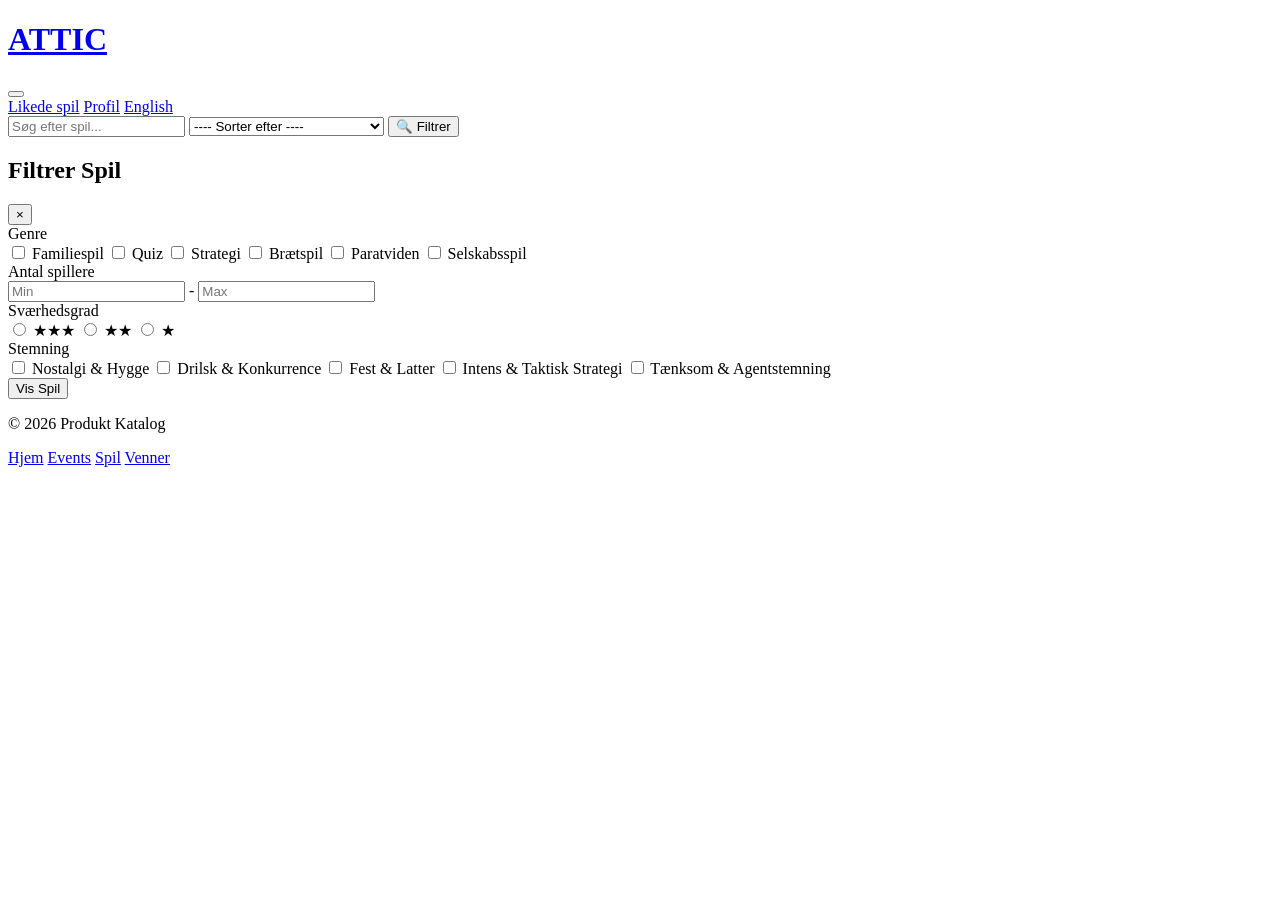
==== html/index.html @ 407c6fb6 "organizing files" ====
<!DOCTYPE html>
<html lang="da">

<head>
    <meta charset="UTF-8">
    <meta name="viewport" content="width=device-width, initial-scale=1.0">
    <title>Produkt Søgning</title>
    <link rel="stylesheet" href="style.css">
    <link rel="stylesheet" href="https://cdnjs.cloudflare.com/ajax/libs/font-awesome/7.3.1/css/all.min.css" integrity="sha512-QeR2VH+lsBE5LSAe1Q5EnTBbe7XTBubt8dG93Y7gidSgdMCr8nVqKcfKAMyN96SV8KDbZVTDXChatu5G2KQGzg==" crossorigin="anonymous" referrerpolicy="no-referrer">
</head>

<!---Category ændret til Genre. Pris interval ændret til antal spillere.  Vurdering ændret til sværhedsgrad.  Farve ændret til stemning-->
<body>
    <div class="container">
       <header>
        <h1><a href="index.html" class="title">ATTIC</a></h1>
        <div class="dropdown">
            <button class="dropbtn"><i class="fa-solid fa-bars"></i></button>
            <div class="dropdown-content">
                <a href="Forside.html"><i class="fa-regular fa-heart"></i>Likede spil</a>
                <a href="profile.html"><i class="fa-regular fa-user"></i>Profil</a>
                <a href="english.html"><i class="fa-solid fa-language"></i>English</a>
            </div> 
           </header>
        <main>
            <div class="search-container">
                <input type="search" id="search-input" placeholder="Søg efter spil..." class="search-input">

                <select id="predefined-search" class="predefined-select">
                    <option value="">---- Sorter efter ----</option>
                    <option value="svaerhedsgrad nem">Sværhedsgrad (nem til svær)</option>
                     <option value="svaerhedsgrad svaer">Sværhedsgrad (svær til nem)</option>
                    <option value="pris-stigende">Spillere: Lav til høj</option>
                    <option value="pris-faldende">Spillere: Høj til lav</option>
                </select>

                <button id="filter-toggle" class="filter-button">
                    <span>🔍 Filtrer</span>
                </button>
            </div>

            <div id="filter-panel" class="filter-panel">
                <div class="filter-header">
                    <h2>Filtrer Spil</h2>
                    <button id="close-filter" class="close-button">&times;</button>
                </div>

                <div class="filter-content">
                    <div class="filter-group">
                        <label class="filter-label">Genre</label>
                        <div class="checkbox-group">
                            <label class="checkbox-label">
                                <input type="checkbox" name="category" value="Familiespil"> Familiespil
                            </label>
                            <label class="checkbox-label">
                                <input type="checkbox" name="category" value="Quizspil"> Quiz
                            </label>
                            <label class="checkbox-label">
                                <input type="checkbox" name="category" value="Strategi"> Strategi
                            </label>
                            <label class="checkbox-label">
                                <input type="checkbox" name="category" value="Brætspil"> Brætspil
                            </label>
                             <label class="checkbox-label">
                                <input type="checkbox" name="category" value="Paratviden"> Paratviden
                            </label>
                             <label class="checkbox-label">
                                <input type="checkbox" name="category" value="Selskabsspil"> Selskabsspil
                            </label>
                        </div>
                    </div>

                    <div class="filter-group">
                        <label class="filter-label">Antal spillere</label>
                        <div class="players-range">
                            <input type="number" id="min-players" placeholder="Min" class="players-input">
                            <span class="players-separator">-</span>
                            <input type="number" id="max-players" placeholder="Max" class="players-input">
                        </div>
                    </div>

                    <div class="filter-group">
                        <label class="filter-label">Sværhedsgrad</label>
                        <div class="rating-group">
                            <!-- <label class="rating-label">
                                <input type="radio" name="rating" value="5"> ★★★★★
                            </label>
                            <label class="rating-label">
                                <input type="radio" name="rating" value="4"> ★★★★
                            </label> -->
                            <label class="rating-label">
                                <input type="radio" name="rating" value="3"> ★★★
                            </label>
                            <label class="rating-label">
                                <input type="radio" name="rating" value="2"> ★★
                            </label>
                            <label class="rating-label">
                                <input type="radio" name="rating" value="1"> ★
                            </label>
                        </div>
                    </div>

                    <div class="filter-group">
                        <label class="filter-label">Stemning</label>
                        <div class="Stemning-group">
                            <label class="Stemning-label">
                                <input type="checkbox" name="stemning" value="Nostalgi & Hygge"> Nostalgi & Hygge 
                            </label>
                            <label class="Stemning-label">
                                <input type="checkbox" name="stemning" value="Drilsk & Konkurrence"> Drilsk & Konkurrence
                            </label>
                            <label class="Stemning-label">
                                <input type="checkbox" name="stemning" value="Fest & Latter"> Fest & Latter
                            </label>
                            <label class="Stemning-label">
                                <input type="checkbox" name="stemning" value="Intens & Taktisk Strategi"> Intens & Taktisk Strategi
                            </label>
                            <label class="Stemning-label">
                                <input type="checkbox" name="stemning" value="Tænksom & Agentstemning"> Tænksom & Agentstemning
                            </label>
                        </div>
                    </div>
                </div>

                <div class="filter-footer">
                    <button id="apply-filters" class="apply-button">Vis Spil</button>
                </div>
            </div>

            <div id="products-container" class="products-container">
            </div>
        </main>

        <footer>
            <p>&copy; 2026 Produkt Katalog</p>
        </footer>
    </div>

    <dialog id="product-dialog">
        <article class="dialog-content">
            <img id="dialog-image" src="" alt="" class="product-image">
            <h2 id="dialog-title"></h2>
            <p id="dialog-description"></p>
            <div class="product-meta">
                <span id="dialog-players" class="product-players"></span>
                <span id="dialog-category" class="product-category"></span>
            </div>
            <div id="dialog-rating" class="product-rating"></div>
            <menu class="dialog-actions">
                <button id="dialog-Reserve" value="cancel">Reserver spil</button>
                <button id="dialog-close" value="cancel">Luk</button>
            </menu>
        </article>
    </dialog>

    <div id="overlay" class="overlay"></div>
    <script src="data.js"></script>
    <script src="scriptui.js"></script>
    <script src="scriptfilt.js"></script>
</body>
 <footer>
        <nav class="footer-nav">
            <a href="Forside.html"><i class="fa-regular fa-house"></i>Hjem</a>
            <a href="events.html"><i class="fa-regular fa-calendar"></i>Events</a>
            <a href="index.html" class="active"><i class="fa-solid fa-dice"></i>Spil</a>
            <a href="venner.html"><i class="fa-regular fa-user"></i>Venner</a>
        </nav>
    </footer>

</html>
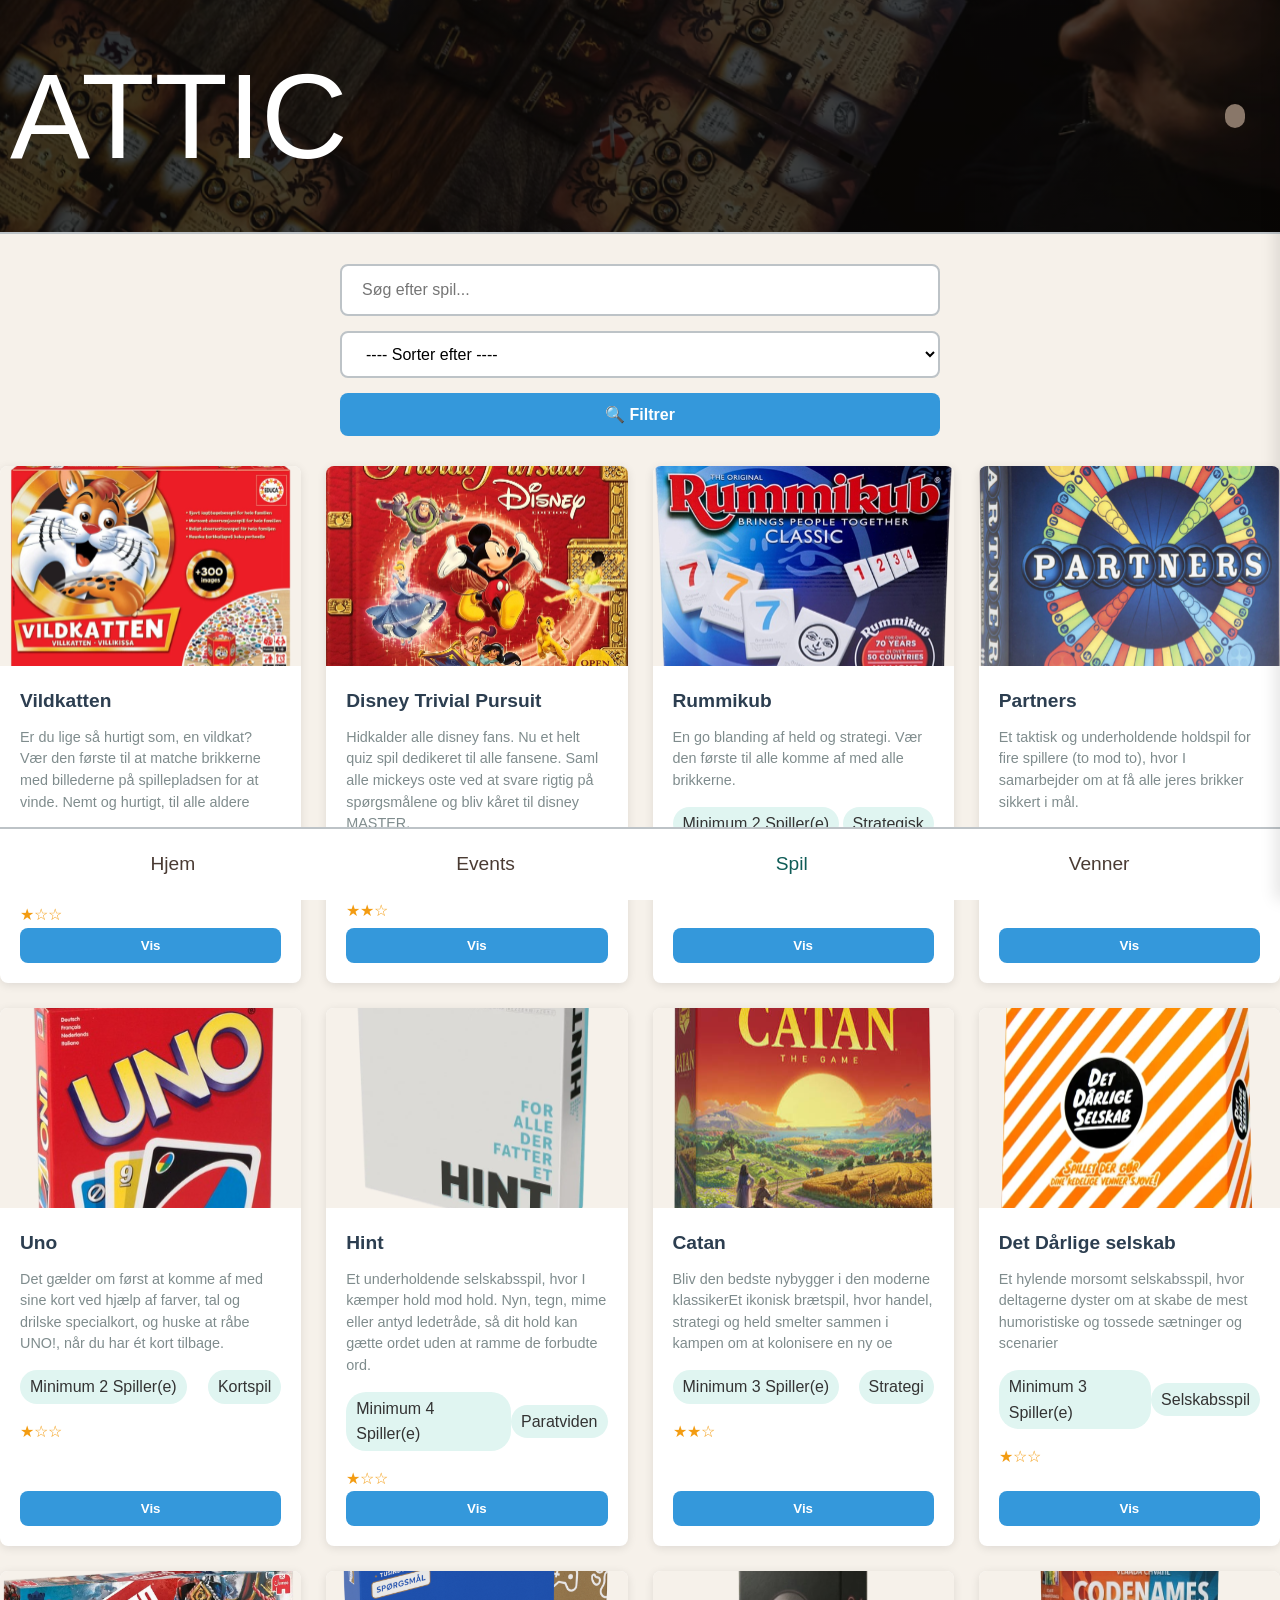
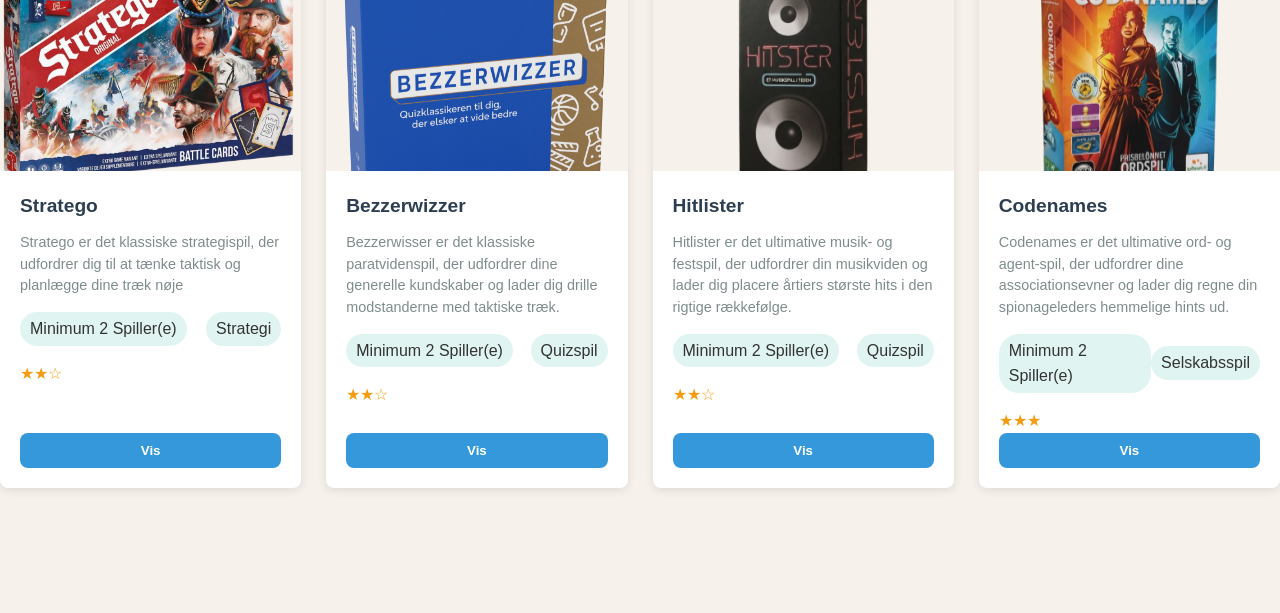
==== commit be5737b1: "fixed paths" ====
--- a/html/index.html
+++ b/html/index.html
@@ -5,7 +5,7 @@
     <meta charset="UTF-8">
     <meta name="viewport" content="width=device-width, initial-scale=1.0">
     <title>Produkt Søgning</title>
-    <link rel="stylesheet" href="style.css">
+    <link rel="stylesheet" href="../css/style.css">
     <link rel="stylesheet" href="https://cdnjs.cloudflare.com/ajax/libs/font-awesome/7.3.1/css/all.min.css" integrity="sha512-QeR2VH+lsBE5LSAe1Q5EnTBbe7XTBubt8dG93Y7gidSgdMCr8nVqKcfKAMyN96SV8KDbZVTDXChatu5G2KQGzg==" crossorigin="anonymous" referrerpolicy="no-referrer">
 </head>
 
@@ -154,9 +154,9 @@
     </dialog>
 
     <div id="overlay" class="overlay"></div>
-    <script src="data.js"></script>
-    <script src="scriptui.js"></script>
-    <script src="scriptfilt.js"></script>
+    <script src="../js/data.js"></script>
+    <script src="../js/scriptui.js"></script>
+    <script src="../js/scriptfilt.js"></script>
 </body>
  <footer>
         <nav class="footer-nav">
--- a/css/style.css
+++ b/css/style.css
@@ -0,0 +1,649 @@
+/* Reset og base styles */
+@import url('https://fonts.googleapis.com/css2?family=Figtree:ital,wght@0,300..900;1,300..900&display=swap');
+@import url('https://fonts.googleapis.com/css2?family=Bubblegum+Sans&display=swap');
+@import url('https://fonts.googleapis.com/css2?family=Jua&display=swap');
+* {
+    margin: 0;
+    padding: 0;
+    box-sizing: border-box;
+}
+
+:root {
+    --primary-color: #2c3e50;
+    --secondary-color: #3498db;
+    --accent-color: #2ecc71;
+    --text-color: #333;
+    --light-gray: #f6f1ea;
+    --medium-gray: #bdc3c7;
+    --dark-gray: #7f8c8d;
+    --white: #ffffff;
+    --shadow: 0 2px 10px rgba(0, 0, 0, 0.1);
+    --border-radius: 8px;
+    --transition: all 0.3s ease;
+}
+
+
+body {
+    font-family: 'Segoe UI', Tahoma, Geneva, Verdana, sans-serif;
+    line-height: 1.6;
+    color: var(--text-color);
+    background-color: var(--light-gray);
+    padding-bottom: 125px;
+}
+
+h1 a {
+    font-family: 'Bubblegum Sans', sans-serif;
+    font-weight: normal;
+    color : white;
+    font-size: 300%;
+    text-decoration: none;
+}
+
+header {
+    display: flex;
+    justify-content: space-between;
+    align-items: center;
+    padding: 10px 20px;
+    background: linear-gradient(0deg, rgba(0, 0, 0, 0.70) 0%, rgba(0, 0, 0, 0.70) 100%), url(../img/board.games.png) lightgray 50% / cover no-repeat;
+    
+}
+
+header i {
+    color: white;
+    height: auto;
+    width: 100%;
+    
+}
+header i:hover {
+    cursor: pointer;
+}
+
+.dropdown {
+    position: relative;
+    display: inline-block;
+}
+.dropdown:hover {
+    cursor: pointer;
+}
+.dropbtn {
+    background-color: #897769;
+    color: white;
+    border: none;
+    border-radius: 50px;
+    padding: 12px 10px;
+    margin: 15px;
+    position: relative;
+    right: 10px;
+    display: flex;
+    justify-content: flex-end;
+}
+.dropbtn i {
+    font-size: 200%;
+}
+
+.dropdown-content {
+    position: absolute;
+    top: 100%;
+    left: auto;
+    right: 0;
+
+    background-color: #897769;
+    min-width: 160px;
+    box-shadow: 0px 8px 16px 0px rgba(0,0,0,0.2);
+    z-index: 1;
+    color: white;
+    font-size: 120%;
+
+    display: flex;
+    flex-direction: column;
+    padding: 10px;
+
+    /* Animation */
+    opacity: 0;
+    visibility: hidden;
+    transform: translateY(-10px);
+
+    transition: opacity 0.3s ease-in,
+                transform 0.3s ease-in,
+                visibility 0.3s ease-in;
+}
+
+.dropdown:hover .dropdown-content {
+    opacity: 1;
+    visibility: visible;
+    transform: translateY(0);
+}
+
+/*
+.container {
+    max-width: 1200px;
+    margin: 0 auto;
+    padding: 20px;
+}
+
+/* Header */
+header {
+    text-align: center;
+    margin-bottom: 30px;
+    padding: 20px 10px;
+    border-bottom: 2px solid var(--medium-gray);
+}
+
+header h1 {
+    color: var(--primary-color);
+    font-size: 2.5rem;
+}
+
+/* Søgeområde */
+.search-container {
+    display: flex;
+    flex-direction: column;
+    gap: 15px;
+    margin-bottom: 30px;
+}
+
+.search-input {
+    padding: 15px 20px;
+    font-size: 1rem;
+    border: 2px solid var(--medium-gray);
+    border-radius: var(--border-radius);
+    background-color: var(--white);
+    transition: var(--transition);
+    width: 100%;
+    max-width: 600px;
+    margin: 0 auto;
+}
+
+.search-input:focus {
+    outline: none;
+    border-color: var(--secondary-color);
+    box-shadow: var(--shadow);
+}
+
+.predefined-select {
+    padding: 12px 20px;
+    font-size: 1rem;
+    border: 2px solid var(--medium-gray);
+    border-radius: var(--border-radius);
+    background-color: var(--white);
+    transition: var(--transition);
+    width: 100%;
+    max-width: 600px;
+    margin: 0 auto;
+    cursor: pointer;
+}
+
+.predefined-select:focus {
+    outline: none;
+    border-color: var(--secondary-color);
+    box-shadow: var(--shadow);
+}
+
+.filter-button {
+    padding: 12px 25px;
+    font-size: 1rem;
+    background-color: var(--secondary-color);
+    color: var(--white);
+    border: none;
+    border-radius: var(--border-radius);
+    cursor: pointer;
+    transition: var(--transition);
+    width: 100%;
+    max-width: 600px;
+    margin: 0 auto;
+    font-weight: 600;
+}
+
+.filter-button:hover {
+    background-color: #2980b9;
+    transform: translateY(-2px);
+}
+
+/* Slide-in Filter Panel */
+.filter-panel {
+    position: fixed;
+    top: 0;
+    right: -400px;
+    width: 400px;
+    height: 100vh;
+    background-color: var(--white);
+    box-shadow: -5px 0 15px rgba(0, 0, 0, 0.1);
+    z-index: 1000;
+    transition: var(--transition);
+    display: flex;
+    flex-direction: column;
+    overflow-y: auto;
+}
+
+.filter-panel.active {
+    right: 0;
+}
+
+.filter-header {
+    display: flex;
+    justify-content: space-between;
+    align-items: center;
+    padding: 20px;
+    border-bottom: 2px solid var(--light-gray);
+    background-color: var(--primary-color);
+    color: var(--white);
+}
+
+.filter-header h2 {
+    font-size: 1.5rem;
+}
+
+.close-button {
+    background: none;
+    border: none;
+    color: var(--white);
+    font-size: 2rem;
+    cursor: pointer;
+    transition: var(--transition);
+    padding: 5px;
+}
+
+.close-button:hover {
+    color: var(--accent-color);
+    transform: rotate(90deg);
+}
+
+.filter-content {
+    padding: 20px;
+    flex: 1;
+    overflow-y: auto;
+}
+
+.filter-group {
+    margin-bottom: 25px;
+}
+
+.filter-group:last-child {
+    margin-bottom: 0;
+}
+
+.filter-label {
+    display: block;
+    font-weight: 600;
+    margin-bottom: 10px;
+    color: var(--primary-color);
+    font-size: 1.1rem;
+}
+
+/* Checkbox groups */
+.checkbox-group, .Stemning-group {
+    display: flex;
+    flex-direction: column;
+    gap: 8px;
+}
+
+.checkbox-label, .Stemning-label {
+    display: flex;
+    align-items: center;
+    gap: 10px;
+    cursor: pointer;
+    padding: 8px 12px;
+    border-radius: var(--border-radius);
+    transition: var(--transition);
+}
+
+.checkbox-label:hover, .Stemning-label:hover {
+    background-color: var(--light-gray);
+}
+
+.checkbox-label input, .Stemning-label input {
+    width: 18px;
+    height: 18px;
+    cursor: pointer;
+}
+
+/* player range */
+.players-range {
+    display: flex;
+    align-items: center;
+    gap: 10px;
+}
+
+.players-input {
+    padding: 10px 15px;
+    border: 2px solid var(--medium-gray);
+    border-radius: var(--border-radius);
+    font-size: 1rem;
+    width: 100%;
+    transition: var(--transition);
+}
+
+.players-input:focus {
+    outline: none;
+    border-color: var(--secondary-color);
+}
+
+.players-separator {
+    color: var(--dark-gray);
+    font-weight: bold;
+}
+
+/* Rating group */
+.rating-group {
+    display: flex;
+    flex-direction: column;
+    gap: 8px;
+}
+
+.rating-label {
+    display: flex;
+    align-items: center;
+    gap: 10px;
+    cursor: pointer;
+    padding: 8px 12px;
+    border-radius: var(--border-radius);
+    transition: var(--transition);
+}
+
+.rating-label:hover {
+    background-color: var(--light-gray);
+}
+
+.rating-label input {
+    width: 18px;
+    height: 18px;
+    cursor: pointer;
+}
+
+/* Filter footer */
+.filter-footer {
+    padding: 20px;
+    border-top: 2px solid var(--light-gray);
+    background-color: var(--light-gray);
+}
+
+.apply-button {
+    width: 100%;
+    padding: 15px 25px;
+    font-size: 1.1rem;
+    background-color: var(--accent-color);
+    color: var(--white);
+    border: none;
+    border-radius: var(--border-radius);
+    cursor: pointer;
+    transition: var(--transition);
+    font-weight: 600;
+}
+
+.apply-button:hover {
+    background-color: #27ae60;
+    transform: translateY(-2px);
+    box-shadow: var(--shadow);
+}
+
+/* Overlay */
+.overlay {
+    position: fixed;
+    top: 0;
+    left: 0;
+    width: 100%;
+    height: 100%;
+    background-color: rgba(0, 0, 0, 0.5);
+    z-index: 999;
+    opacity: 0;
+    visibility: hidden;
+    transition: var(--transition);
+}
+
+.overlay.active {
+    opacity: 1;
+    visibility: visible;
+}
+
+/* Produkter container */
+.products-container {
+    display: grid;
+    grid-template-columns: repeat(auto-fill, minmax(280px, 1fr));
+    gap: 25px;
+    margin-top: 20px;
+}
+
+/* Produkt kort */
+.product-card {
+    background-color: var(--white);
+    border-radius: var(--border-radius);
+    overflow: hidden;
+    box-shadow: var(--shadow);
+    transition: var(--transition);
+    display: flex;          
+    flex-direction: column;  
+    height: 100%;
+}
+
+.product-card:hover {
+    transform: translateY(-5px);
+    box-shadow: 0 5px 20px rgba(0, 0, 0, 0.15);
+}
+
+.product-image {
+    width: 100%;
+    height: 200px;
+    object-fit: cover;
+    background-color: var(--light-gray);
+}
+
+.product-info {
+    padding: 20px;
+    display: flex;         
+    flex-direction: column;  
+    flex: 1;
+}
+
+.product-title {
+    font-size: 1.2rem;
+    font-weight: 600;
+    margin-bottom: 10px;
+    color: var(--primary-color);
+}
+
+.product-description {
+    color: var(--dark-gray);
+    font-size: 0.9rem;
+    margin-bottom: 15px;
+    line-height: 1.5;
+}
+
+.product-meta {
+    display: flex;
+    justify-content: space-between;
+    align-items: center;
+    margin-bottom: 15px;
+}
+
+.product-players {
+    font-size: 1rem;
+    color: var(--text-color);
+    background-color: rgba(224, 245, 241, 1);
+    padding: 4px 10px;
+    border-radius: 20px;
+}
+
+.product-category {
+    font-size: 1rem;
+    color: var(--text-color);
+    background-color: rgba(224, 245, 241, 1);
+    padding: 4px 10px;
+    border-radius: 20px;
+}
+
+.product-rating {
+    color: #f39c12;
+    font-size: 1rem;
+}
+
+.product-button {
+    width: 100%;
+    padding: 10px;
+    background-color: var(--secondary-color);
+    color: var(--white);
+    border: none;
+    border-radius: var(--border-radius);
+    cursor: pointer;
+    transition: var(--transition);
+    font-weight: 600;
+    margin-top: auto;
+}
+
+.product-button:hover {
+    background-color: #2980b9;
+}
+
+/* Footer */
+footer {
+    text-align: center;
+    padding: 30px 0;
+    margin-top: 50px;
+    border-top: 2px solid var(--medium-gray);
+    color: var(--dark-gray);
+}
+
+dialog {
+    margin: auto;
+    border: none;
+    border-radius: 12px;
+    box-shadow: 0 10px 30px rgba(0, 0, 0, 0.3);
+    padding: 0;
+    max-width: 400px;
+    width: 90%;
+}
+dialog::backdrop {
+    background: rgba(0, 0, 0, 0.5);
+}
+.dialog-content { padding: 1.5rem; }
+
+.dialog-actions {
+    display: flex;
+    justify-content: flex-end;
+    gap: 0.5rem;
+    padding: 0;
+    margin-top: 1rem;
+}
+
+
+/* Responsive design */
+@media (max-width: 768px) {
+    .filter-panel {
+        width: 100%;
+        right: -100%;
+    }
+
+    .search-container {
+        max-width: 100%;
+    }
+
+    .products-container {
+        grid-template-columns: repeat(auto-fill, minmax(240px, 1fr));
+        gap: 20px;
+    }
+}
+
+@media (max-width: 480px) {
+    .products-container {
+        grid-template-columns: 1fr;
+    }
+
+    header h1 {
+        font-size: 2rem;
+    }
+
+    .search-input,
+    .predefined-select,
+    .filter-button {
+        width: 100%;
+    }
+}
+
+/* Animation for slide-in */
+@keyframes slideIn {
+    from {
+        right: -400px;
+    }
+    to {
+        right: 0;
+    }
+}
+
+@keyframes slideOut {
+    from {
+        right: 0;
+    }
+    to {
+        right: -400px;
+    }
+}
+
+/* Scrollbar styling for filter panel */
+.filter-content::-webkit-scrollbar {
+    width: 8px;
+}
+
+.filter-content::-webkit-scrollbar-track {
+    background: var(--light-gray);
+    border-radius: 10px;
+}
+
+.filter-content::-webkit-scrollbar-thumb {
+    background: var(--medium-gray);
+    border-radius: 10px;
+}
+
+.filter-content::-webkit-scrollbar-thumb:hover {
+    background: var(--dark-gray);
+}
+
+
+footer {
+    background-color: white;
+    padding: 20px;
+    text-align: center;
+    font-size: 120%;
+    position: fixed;
+    bottom: 0;
+    width: 100%;
+    height: auto;
+}
+.footer-nav {
+    display: flex;
+    justify-content: space-around;
+    align-items: center;
+    color: #4a3b33;
+    text-decoration: none;
+    padding-bottom: env(safe-area-inset-bottom);
+}
+.footer-nav a {
+    display: flex;
+    align-items: center;
+    flex-direction: column;
+    text-decoration: none;
+    color: #4a3b33;
+}
+.footer-nav a.active {
+    color: #0f5c57
+}
+
+button#dialog-close
+{
+    padding: 2% 8%;
+    color: rgb(12, 11, 11);
+    background-color: var(--light-gray);
+    border: none;
+    border-radius: var(--border-radius);
+    cursor: pointer;
+    transition: var(--transition);
+}
+button#dialog-Reserve
+{
+   padding: 2% 8%;
+    color: white;
+    background-color: var(--secondary-color);
+    border: none;
+    border-radius: var(--border-radius);
+    cursor: pointer;
+    transition: var(--transition);
+
+}
